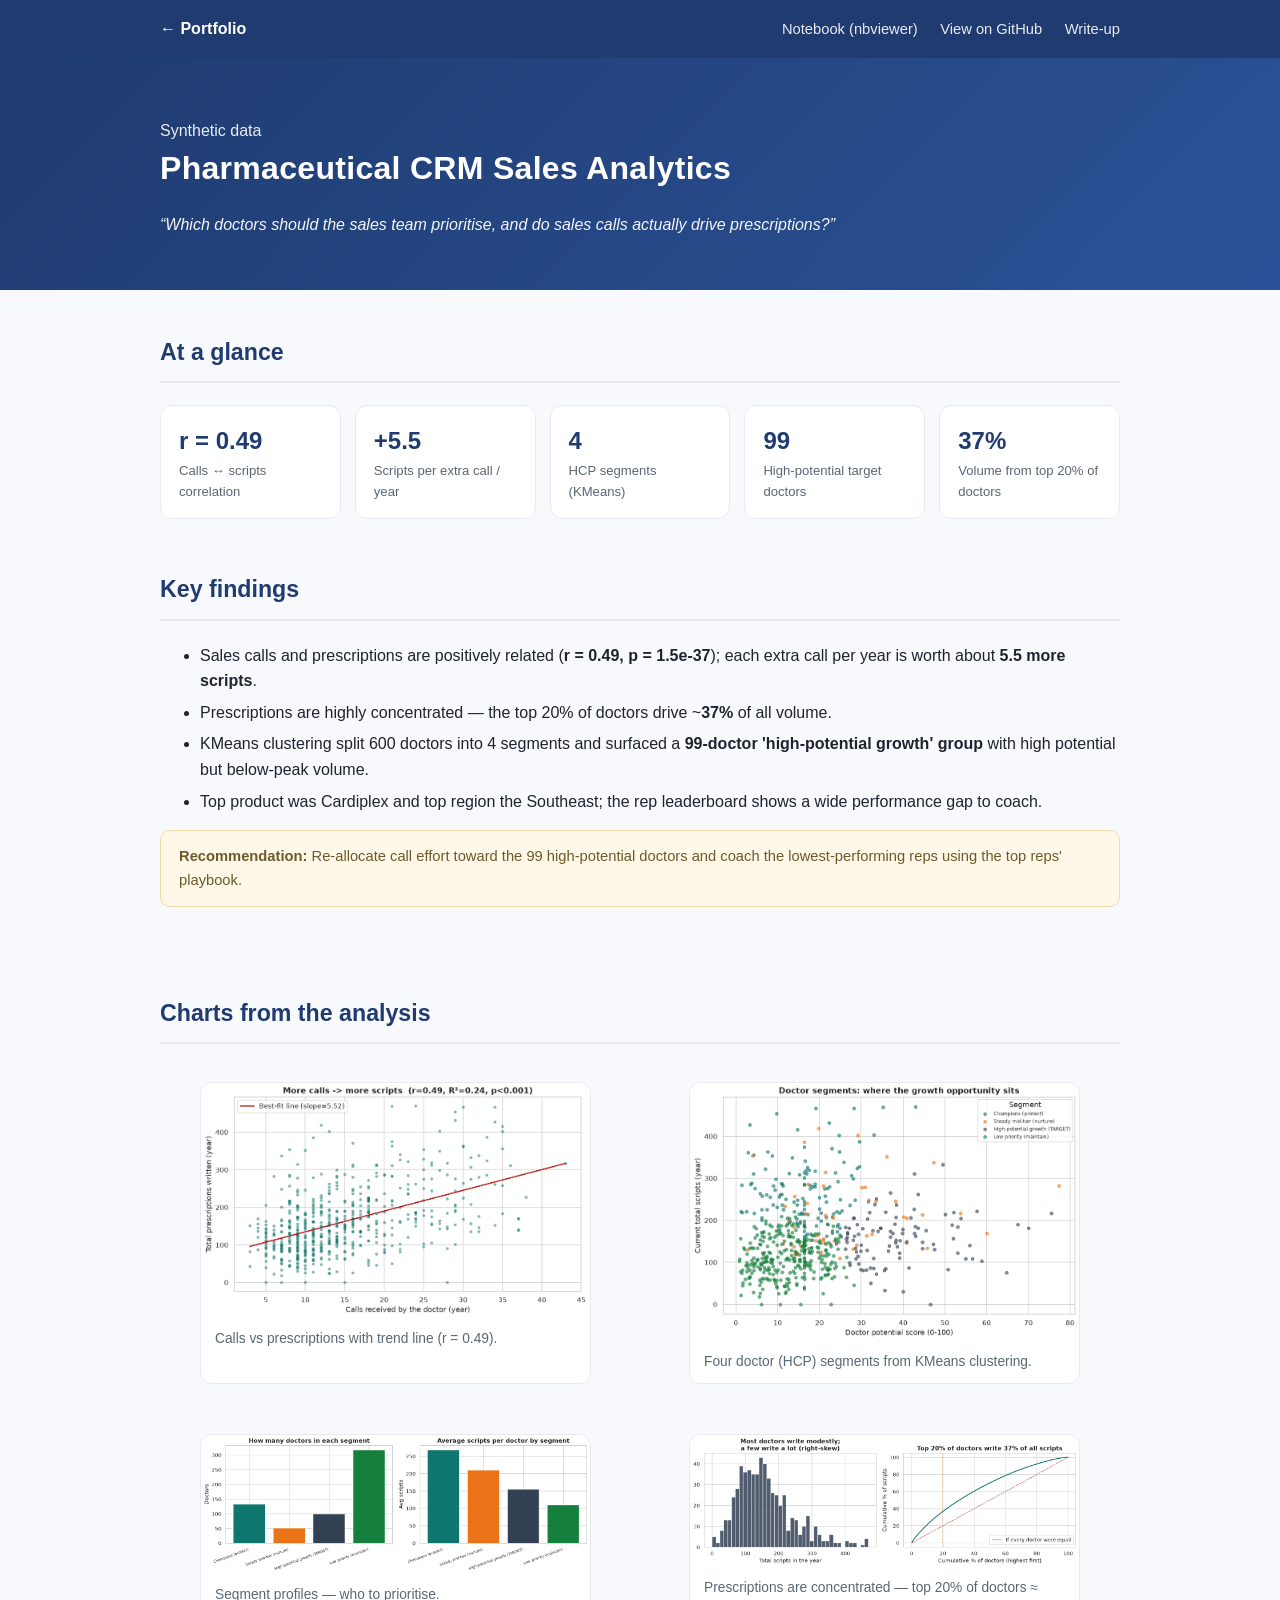
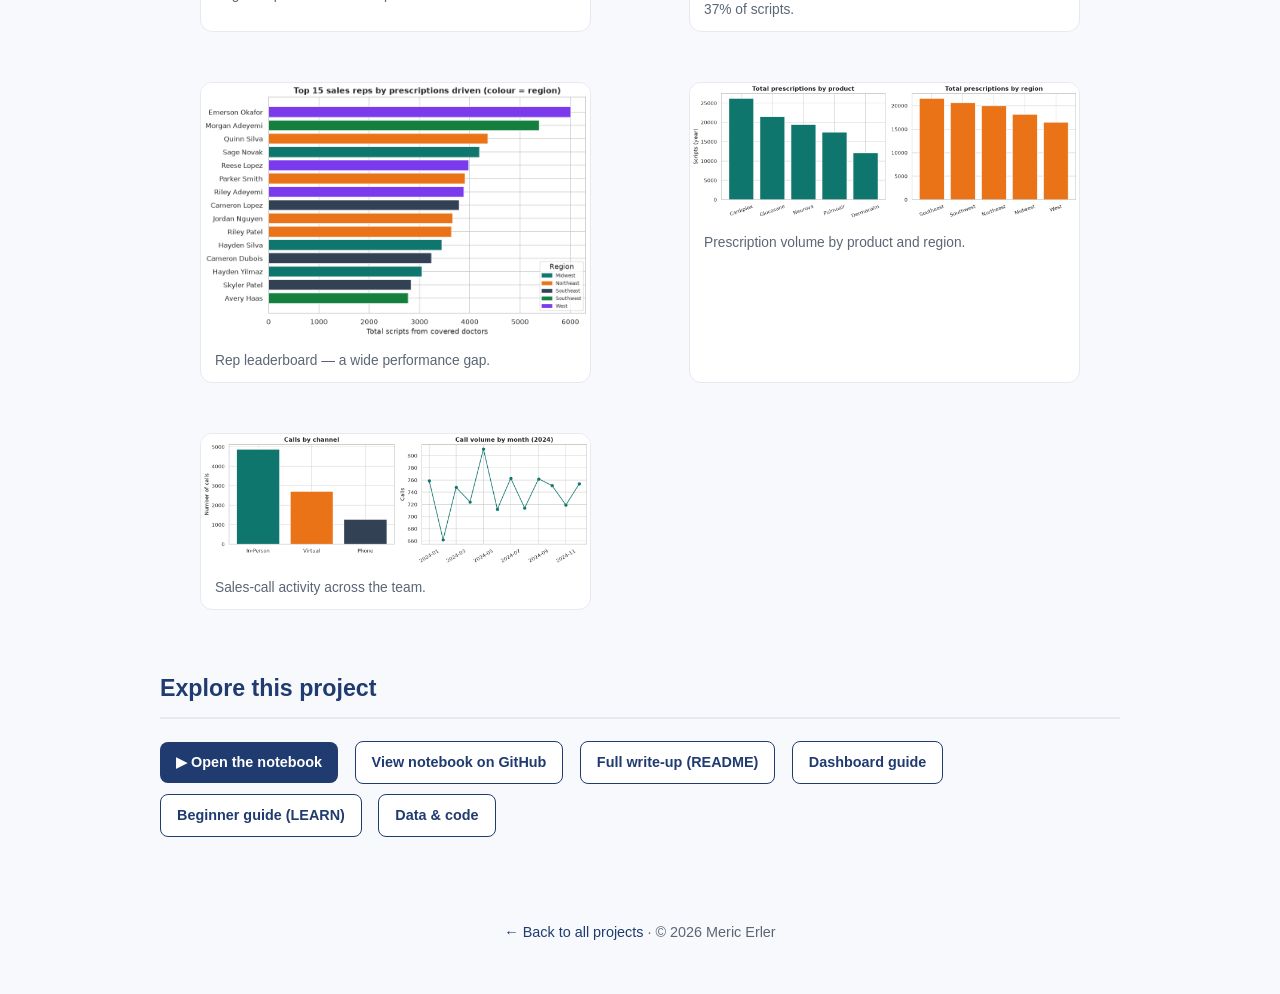
==== portfolio/project-1.html @ 4071dd41 "Enrich portfolio site: chart previews, project detail pages, dashboards section, nbviewer links - Sh" ====
<!DOCTYPE html>
<html lang="en">
<head>
<meta charset="UTF-8" />
<meta name="viewport" content="width=device-width, initial-scale=1.0" />
<title>Pharmaceutical CRM Sales Analytics — Meric Erler</title>
<link rel="stylesheet" href="style.css" />
</head>
<body>

<header class="bar">
  <div class="wrap">
    <span class="crumb"><a href="index.html">← Portfolio</a></span>
    <nav>
      <a href="https://nbviewer.org/github/merogith/DataAnalysis/blob/claude/data-analyst-portfolio-72znxw/project-1-pharma-crm/analysis.ipynb">Notebook (nbviewer)</a>
      <a href="https://github.com/merogith/DataAnalysis/blob/claude/data-analyst-portfolio-72znxw/project-1-pharma-crm/analysis.ipynb">View on GitHub</a>
      <a href="https://github.com/merogith/DataAnalysis/blob/claude/data-analyst-portfolio-72znxw/project-1-pharma-crm/README.md">Write-up</a>
    </nav>
  </div>
</header>

<header class="hero">
  <div class="wrap">
    <div class="tag " style="opacity:.9">Synthetic data</div>
    <h1 style="font-size:2rem">Pharmaceutical CRM Sales Analytics</h1>
    <p style="font-style:italic">“Which doctors should the sales team prioritise, and do sales calls actually drive prescriptions?”</p>
  </div>
</header>

<section>
  <div class="wrap">
    <h2>At a glance</h2>
    <div class="kpis">
      <div class="kpi"><div class="n">r = 0.49</div><div class="l">Calls ↔ scripts correlation</div></div>
      <div class="kpi"><div class="n">+5.5</div><div class="l">Scripts per extra call / year</div></div>
      <div class="kpi"><div class="n">4</div><div class="l">HCP segments (KMeans)</div></div>
      <div class="kpi"><div class="n">99</div><div class="l">High-potential target doctors</div></div>
      <div class="kpi"><div class="n">37%</div><div class="l">Volume from top 20% of doctors</div></div>
    </div>
  </div>
</section>

<section style="padding-top:0">
  <div class="wrap">
    <h2>Key findings</h2>
    <ul class="find">
      <li>Sales calls and prescriptions are positively related (<b>r = 0.49, p = 1.5e-37</b>); each extra call per year is worth about <b>5.5 more scripts</b>.</li>
      <li>Prescriptions are highly concentrated — the top 20% of doctors drive ~<b>37%</b> of all volume.</li>
      <li>KMeans clustering split 600 doctors into 4 segments and surfaced a <b>99-doctor 'high-potential growth' group</b> with high potential but below-peak volume.</li>
      <li>Top product was Cardiplex and top region the Southeast; the rep leaderboard shows a wide performance gap to coach.</li>
    </ul>
    <div class="note"><b>Recommendation:</b> Re-allocate call effort toward the 99 high-potential doctors and coach the lowest-performing reps using the top reps' playbook.</div>
  </div>
</section>

<section>
  <div class="wrap">
    <h2>Charts from the analysis</h2>
    <div class="gallery">
      <figure class="figure"><a href="../project-1-pharma-crm/charts/05_calls_vs_scripts.png"><img src="../project-1-pharma-crm/charts/05_calls_vs_scripts.png" alt=""></a><figcaption>Calls vs prescriptions with trend line (r = 0.49).</figcaption></figure>
      <figure class="figure"><a href="../project-1-pharma-crm/charts/06_hcp_segments.png"><img src="../project-1-pharma-crm/charts/06_hcp_segments.png" alt=""></a><figcaption>Four doctor (HCP) segments from KMeans clustering.</figcaption></figure>
      <figure class="figure"><a href="../project-1-pharma-crm/charts/07_segment_summary.png"><img src="../project-1-pharma-crm/charts/07_segment_summary.png" alt=""></a><figcaption>Segment profiles — who to prioritise.</figcaption></figure>
      <figure class="figure"><a href="../project-1-pharma-crm/charts/02_script_concentration.png"><img src="../project-1-pharma-crm/charts/02_script_concentration.png" alt=""></a><figcaption>Prescriptions are concentrated — top 20% of doctors ≈ 37% of scripts.</figcaption></figure>
      <figure class="figure"><a href="../project-1-pharma-crm/charts/04_rep_leaderboard.png"><img src="../project-1-pharma-crm/charts/04_rep_leaderboard.png" alt=""></a><figcaption>Rep leaderboard — a wide performance gap.</figcaption></figure>
      <figure class="figure"><a href="../project-1-pharma-crm/charts/01_scripts_by_product_region.png"><img src="../project-1-pharma-crm/charts/01_scripts_by_product_region.png" alt=""></a><figcaption>Prescription volume by product and region.</figcaption></figure>
      <figure class="figure"><a href="../project-1-pharma-crm/charts/03_call_activity.png"><img src="../project-1-pharma-crm/charts/03_call_activity.png" alt=""></a><figcaption>Sales-call activity across the team.</figcaption></figure>
    </div>
  </div>
</section>

<section style="padding-top:0">
  <div class="wrap">
    <h2>Explore this project</h2>
    <div class="btnrow">
      <a href="https://nbviewer.org/github/merogith/DataAnalysis/blob/claude/data-analyst-portfolio-72znxw/project-1-pharma-crm/analysis.ipynb">▶ Open the notebook</a>
      <a class="ghost" href="https://github.com/merogith/DataAnalysis/blob/claude/data-analyst-portfolio-72znxw/project-1-pharma-crm/analysis.ipynb">View notebook on GitHub</a>
      <a class="ghost" href="https://github.com/merogith/DataAnalysis/blob/claude/data-analyst-portfolio-72znxw/project-1-pharma-crm/README.md">Full write-up (README)</a>
      <a class="ghost" href="https://github.com/merogith/DataAnalysis/blob/claude/data-analyst-portfolio-72znxw/project-1-pharma-crm/DASHBOARD_GUIDE.md">Dashboard guide</a>
      <a class="ghost" href="https://github.com/merogith/DataAnalysis/blob/claude/data-analyst-portfolio-72znxw/project-1-pharma-crm/LEARN.md">Beginner guide (LEARN)</a>
      <a class="ghost" href="https://github.com/merogith/DataAnalysis/blob/claude/data-analyst-portfolio-72znxw/project-1-pharma-crm/data">Data &amp; code</a>
    </div>
  </div>
</section>

<footer>
  <div class="wrap"><a href="index.html">← Back to all projects</a> · © 2026 Meric Erler</div>
</footer>

</body>
</html>
---- portfolio/style.css ----
/* Shared styles for the Data Analyst portfolio site (no framework, no JS) */
:root{
  --navy:#1f3b6f; --navy2:#2b5298; --ink:#1d2430; --muted:#5b6675; --line:#e6e9ef;
  --bg:#f7f9fc; --card:#ffffff; --accent:#c59b30; --teal:#0f766e;
}
*{box-sizing:border-box}
body{margin:0;font-family:-apple-system,BlinkMacSystemFont,"Segoe UI",Roboto,Helvetica,Arial,sans-serif;
     color:var(--ink);background:var(--bg);line-height:1.6}
a{color:var(--navy);text-decoration:none}
a:hover{text-decoration:underline}
img{max-width:100%;display:block}
.wrap{max-width:1000px;margin:0 auto;padding:0 20px}

/* header */
header.hero{background:linear-gradient(135deg,#1f3b6f,#2b5298);color:#fff;padding:60px 0 52px}
header.hero h1{margin:0 0 6px;font-size:2.3rem;letter-spacing:.3px}
header.hero .role{font-size:1.15rem;opacity:.92;font-weight:500}
header.hero p{margin:18px 0 0;max-width:700px;opacity:.95}
.contact{margin-top:22px;font-size:.95rem}
.contact a{color:#fff;border-bottom:1px solid rgba(255,255,255,.5)}
.chip{display:inline-block;background:rgba(255,255,255,.15);border:1px solid rgba(255,255,255,.25);
      padding:3px 10px;border-radius:999px;font-size:.8rem;margin:4px 6px 0 0}

/* compact sub-header for detail pages */
header.bar{background:var(--navy);color:#fff;padding:16px 0}
header.bar .wrap{display:flex;align-items:center;justify-content:space-between;gap:12px;flex-wrap:wrap}
header.bar a{color:#fff}
header.bar .crumb{font-weight:600}
header.bar nav a{margin-left:18px;font-size:.92rem;opacity:.9}

section{padding:44px 0}
h2{font-size:1.45rem;color:var(--navy);margin:0 0 22px;border-bottom:2px solid var(--line);padding-bottom:10px}
h3{margin:0 0 6px}

/* project cards on homepage */
.grid{display:grid;grid-template-columns:1fr;gap:24px}
.card{background:var(--card);border:1px solid var(--line);border-radius:14px;overflow:hidden;
      box-shadow:0 1px 3px rgba(20,30,50,.05);display:grid;grid-template-columns:300px 1fr}
.card.flag{border-left:5px solid var(--accent)}
.card .thumb{background:#0e1b33;display:flex;align-items:center;justify-content:center}
.card .thumb img{height:100%;object-fit:cover}
.card .body{padding:22px 24px}
.card .tag{font-size:.74rem;font-weight:700;text-transform:uppercase;letter-spacing:.6px;color:var(--muted)}
.card .tag.real{color:var(--teal)}
.hook{font-style:italic;color:var(--muted);margin:8px 0}
.result{margin:8px 0}
.tech{font-size:.84rem;color:var(--muted);margin:10px 0 12px}
.links a{display:inline-block;margin:0 14px 8px 0;font-weight:600;font-size:.9rem}
@media(max-width:680px){.card{grid-template-columns:1fr}.card .thumb img{width:100%;height:auto}}

/* skills */
.skills{display:grid;grid-template-columns:repeat(auto-fill,minmax(220px,1fr));gap:14px}
.skill{background:var(--card);border:1px solid var(--line);border-radius:10px;padding:14px 16px}
.skill b{display:block;color:var(--navy);margin-bottom:2px}
.skill span{font-size:.88rem;color:var(--muted)}

/* dashboards section */
.dash{display:grid;grid-template-columns:repeat(auto-fill,minmax(280px,1fr));gap:16px}
.dash .item{background:var(--card);border:1px solid var(--line);border-radius:12px;padding:18px 20px}
.dash .item h4{margin:0 0 6px;color:var(--navy)}
.dash .item p{margin:6px 0;font-size:.9rem;color:var(--muted)}
.badge{display:inline-block;font-size:.72rem;font-weight:700;border-radius:999px;padding:3px 10px}
.badge.live{background:#e7f6ef;color:#0f766e}
.badge.todo{background:#fff8e8;color:#8a6d1f;border:1px solid #efdca8}

/* detail page */
.kpis{display:grid;grid-template-columns:repeat(auto-fill,minmax(180px,1fr));gap:14px;margin:0 0 8px}
.kpi{background:var(--card);border:1px solid var(--line);border-radius:12px;padding:16px 18px}
.kpi .n{font-size:1.5rem;font-weight:800;color:var(--navy)}
.kpi .l{font-size:.82rem;color:var(--muted)}
.gallery{display:grid;grid-template-columns:repeat(auto-fill,minmax(320px,1fr));gap:18px}
.figure{background:var(--card);border:1px solid var(--line);border-radius:12px;overflow:hidden}
.figure img{width:100%}
.figure figcaption{padding:10px 14px;font-size:.86rem;color:var(--muted)}
.btnrow a{display:inline-block;margin:0 12px 10px 0;background:var(--navy);color:#fff;
          padding:9px 16px;border-radius:8px;font-weight:600;font-size:.9rem}
.btnrow a.ghost{background:#fff;color:var(--navy);border:1px solid var(--navy)}
.btnrow a:hover{text-decoration:none;opacity:.92}
ul.find li{margin:6px 0}

.note{background:#fff8e8;border:1px solid #efdca8;border-radius:10px;padding:14px 18px;font-size:.92rem;color:#6b5a2a}
footer{padding:30px 0 50px;color:var(--muted);font-size:.9rem;text-align:center}
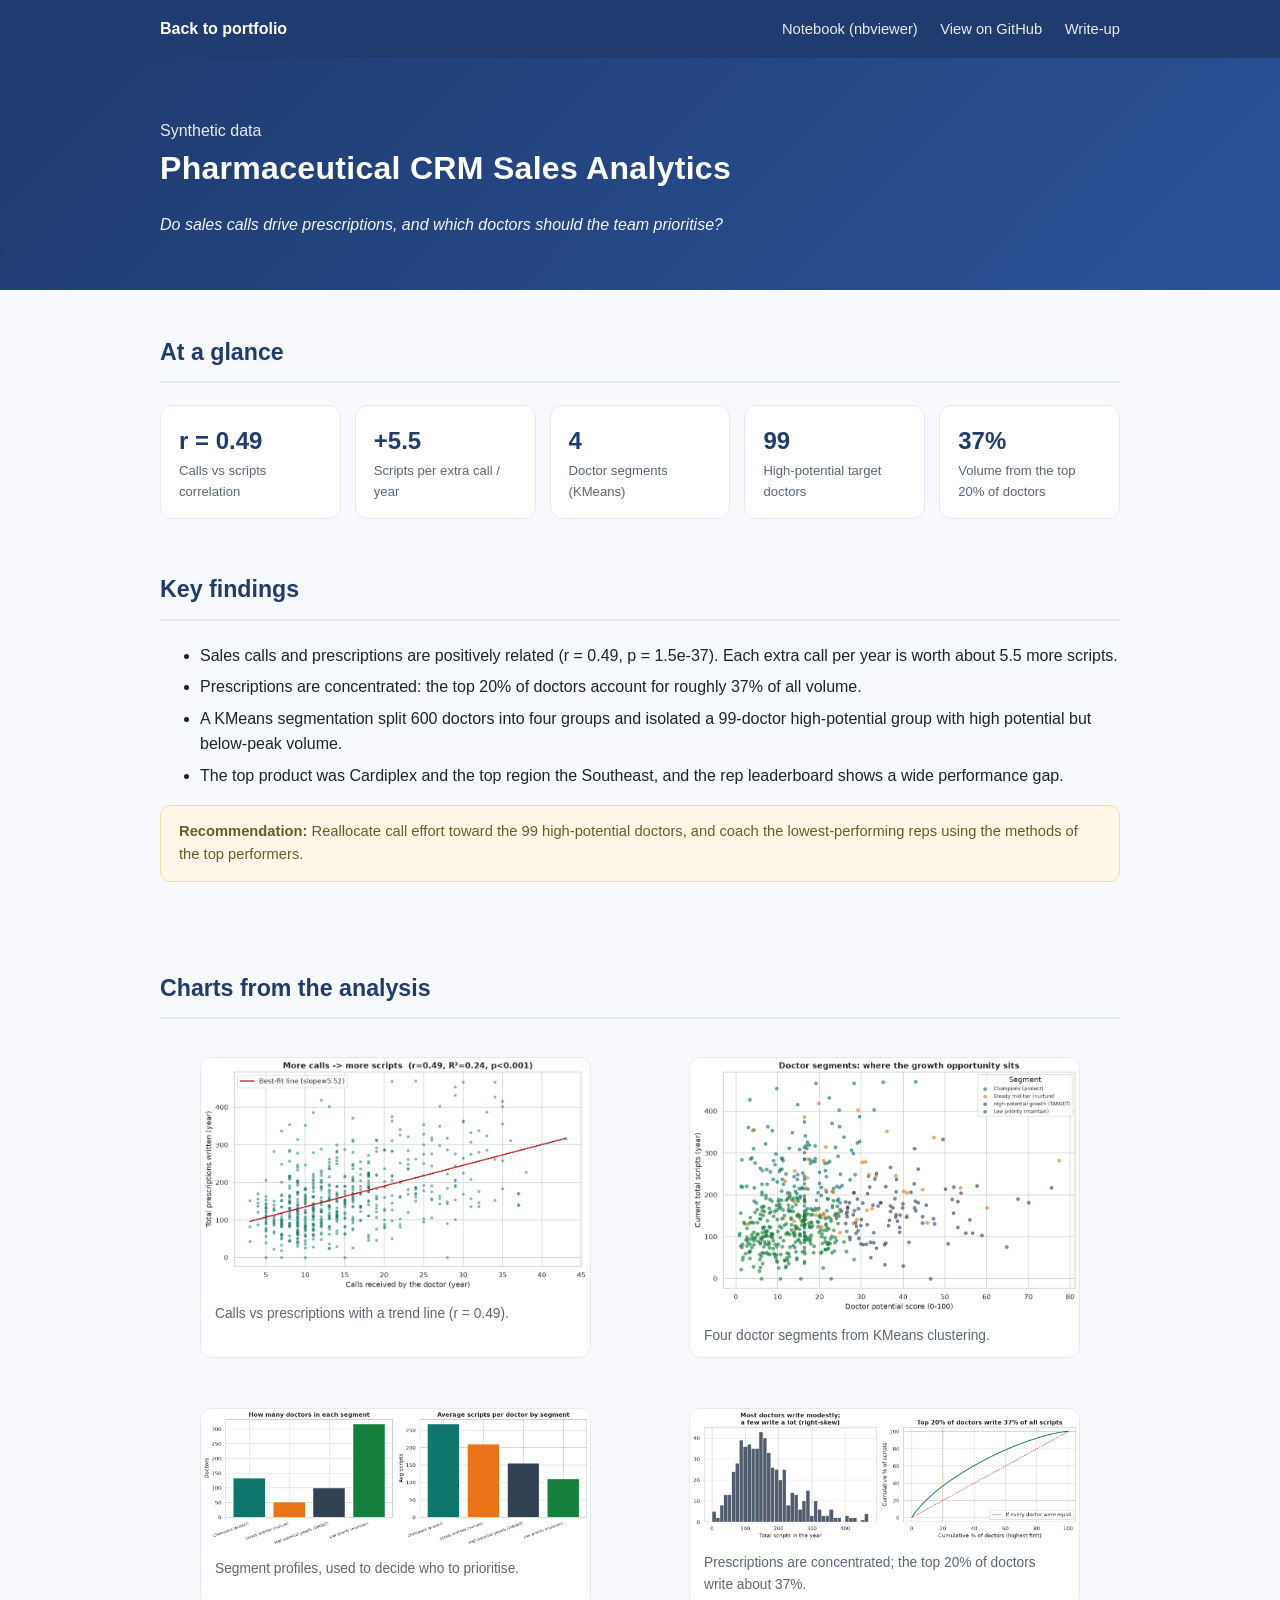
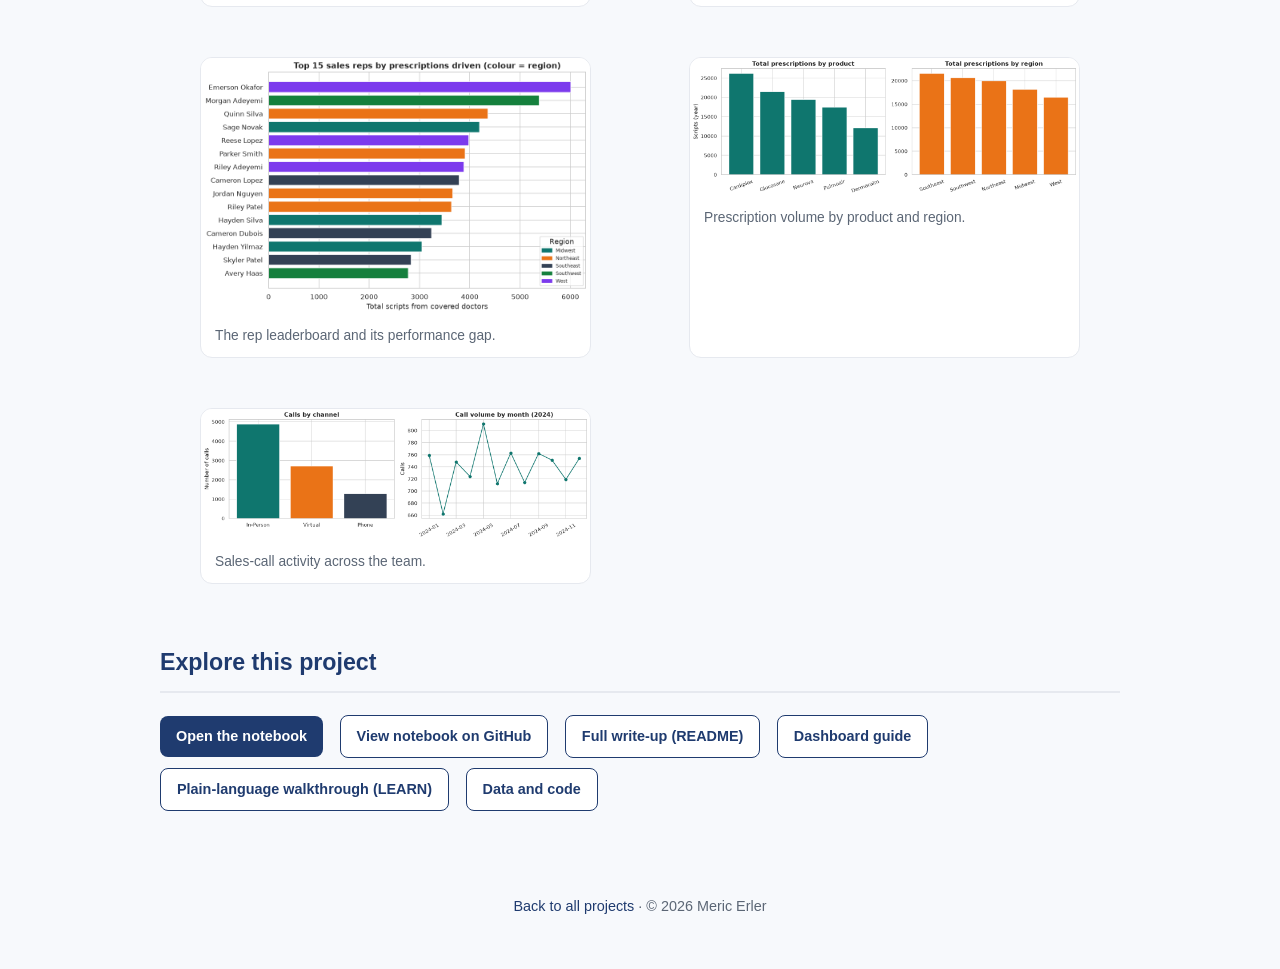
==== commit e646823c: "Rewrite all docs and site copy in a plain, professional voice - Remove emojis, marketing superlative" ====
--- a/portfolio/project-1.html
+++ b/portfolio/project-1.html
@@ -10,7 +10,7 @@
 
 <header class="bar">
   <div class="wrap">
-    <span class="crumb"><a href="index.html">← Portfolio</a></span>
+    <span class="crumb"><a href="index.html">Back to portfolio</a></span>
     <nav>
       <a href="https://nbviewer.org/github/merogith/DataAnalysis/blob/claude/data-analyst-portfolio-72znxw/project-1-pharma-crm/analysis.ipynb">Notebook (nbviewer)</a>
       <a href="https://github.com/merogith/DataAnalysis/blob/claude/data-analyst-portfolio-72znxw/project-1-pharma-crm/analysis.ipynb">View on GitHub</a>
@@ -23,7 +23,7 @@
   <div class="wrap">
     <div class="tag " style="opacity:.9">Synthetic data</div>
     <h1 style="font-size:2rem">Pharmaceutical CRM Sales Analytics</h1>
-    <p style="font-style:italic">“Which doctors should the sales team prioritise, and do sales calls actually drive prescriptions?”</p>
+    <p style="font-style:italic">Do sales calls drive prescriptions, and which doctors should the team prioritise?</p>
   </div>
 </header>
 
@@ -31,11 +31,11 @@
   <div class="wrap">
     <h2>At a glance</h2>
     <div class="kpis">
-      <div class="kpi"><div class="n">r = 0.49</div><div class="l">Calls ↔ scripts correlation</div></div>
+      <div class="kpi"><div class="n">r = 0.49</div><div class="l">Calls vs scripts correlation</div></div>
       <div class="kpi"><div class="n">+5.5</div><div class="l">Scripts per extra call / year</div></div>
-      <div class="kpi"><div class="n">4</div><div class="l">HCP segments (KMeans)</div></div>
+      <div class="kpi"><div class="n">4</div><div class="l">Doctor segments (KMeans)</div></div>
       <div class="kpi"><div class="n">99</div><div class="l">High-potential target doctors</div></div>
-      <div class="kpi"><div class="n">37%</div><div class="l">Volume from top 20% of doctors</div></div>
+      <div class="kpi"><div class="n">37%</div><div class="l">Volume from the top 20% of doctors</div></div>
     </div>
   </div>
 </section>
@@ -44,12 +44,12 @@
   <div class="wrap">
     <h2>Key findings</h2>
     <ul class="find">
-      <li>Sales calls and prescriptions are positively related (<b>r = 0.49, p = 1.5e-37</b>); each extra call per year is worth about <b>5.5 more scripts</b>.</li>
-      <li>Prescriptions are highly concentrated — the top 20% of doctors drive ~<b>37%</b> of all volume.</li>
-      <li>KMeans clustering split 600 doctors into 4 segments and surfaced a <b>99-doctor 'high-potential growth' group</b> with high potential but below-peak volume.</li>
-      <li>Top product was Cardiplex and top region the Southeast; the rep leaderboard shows a wide performance gap to coach.</li>
+      <li>Sales calls and prescriptions are positively related (r = 0.49, p = 1.5e-37). Each extra call per year is worth about 5.5 more scripts.</li>
+      <li>Prescriptions are concentrated: the top 20% of doctors account for roughly 37% of all volume.</li>
+      <li>A KMeans segmentation split 600 doctors into four groups and isolated a 99-doctor high-potential group with high potential but below-peak volume.</li>
+      <li>The top product was Cardiplex and the top region the Southeast, and the rep leaderboard shows a wide performance gap.</li>
     </ul>
-    <div class="note"><b>Recommendation:</b> Re-allocate call effort toward the 99 high-potential doctors and coach the lowest-performing reps using the top reps' playbook.</div>
+    <div class="note"><b>Recommendation:</b> Reallocate call effort toward the 99 high-potential doctors, and coach the lowest-performing reps using the methods of the top performers.</div>
   </div>
 </section>
 
@@ -57,11 +57,11 @@
   <div class="wrap">
     <h2>Charts from the analysis</h2>
     <div class="gallery">
-      <figure class="figure"><a href="../project-1-pharma-crm/charts/05_calls_vs_scripts.png"><img src="../project-1-pharma-crm/charts/05_calls_vs_scripts.png" alt=""></a><figcaption>Calls vs prescriptions with trend line (r = 0.49).</figcaption></figure>
-      <figure class="figure"><a href="../project-1-pharma-crm/charts/06_hcp_segments.png"><img src="../project-1-pharma-crm/charts/06_hcp_segments.png" alt=""></a><figcaption>Four doctor (HCP) segments from KMeans clustering.</figcaption></figure>
-      <figure class="figure"><a href="../project-1-pharma-crm/charts/07_segment_summary.png"><img src="../project-1-pharma-crm/charts/07_segment_summary.png" alt=""></a><figcaption>Segment profiles — who to prioritise.</figcaption></figure>
-      <figure class="figure"><a href="../project-1-pharma-crm/charts/02_script_concentration.png"><img src="../project-1-pharma-crm/charts/02_script_concentration.png" alt=""></a><figcaption>Prescriptions are concentrated — top 20% of doctors ≈ 37% of scripts.</figcaption></figure>
-      <figure class="figure"><a href="../project-1-pharma-crm/charts/04_rep_leaderboard.png"><img src="../project-1-pharma-crm/charts/04_rep_leaderboard.png" alt=""></a><figcaption>Rep leaderboard — a wide performance gap.</figcaption></figure>
+      <figure class="figure"><a href="../project-1-pharma-crm/charts/05_calls_vs_scripts.png"><img src="../project-1-pharma-crm/charts/05_calls_vs_scripts.png" alt=""></a><figcaption>Calls vs prescriptions with a trend line (r = 0.49).</figcaption></figure>
+      <figure class="figure"><a href="../project-1-pharma-crm/charts/06_hcp_segments.png"><img src="../project-1-pharma-crm/charts/06_hcp_segments.png" alt=""></a><figcaption>Four doctor segments from KMeans clustering.</figcaption></figure>
+      <figure class="figure"><a href="../project-1-pharma-crm/charts/07_segment_summary.png"><img src="../project-1-pharma-crm/charts/07_segment_summary.png" alt=""></a><figcaption>Segment profiles, used to decide who to prioritise.</figcaption></figure>
+      <figure class="figure"><a href="../project-1-pharma-crm/charts/02_script_concentration.png"><img src="../project-1-pharma-crm/charts/02_script_concentration.png" alt=""></a><figcaption>Prescriptions are concentrated; the top 20% of doctors write about 37%.</figcaption></figure>
+      <figure class="figure"><a href="../project-1-pharma-crm/charts/04_rep_leaderboard.png"><img src="../project-1-pharma-crm/charts/04_rep_leaderboard.png" alt=""></a><figcaption>The rep leaderboard and its performance gap.</figcaption></figure>
       <figure class="figure"><a href="../project-1-pharma-crm/charts/01_scripts_by_product_region.png"><img src="../project-1-pharma-crm/charts/01_scripts_by_product_region.png" alt=""></a><figcaption>Prescription volume by product and region.</figcaption></figure>
       <figure class="figure"><a href="../project-1-pharma-crm/charts/03_call_activity.png"><img src="../project-1-pharma-crm/charts/03_call_activity.png" alt=""></a><figcaption>Sales-call activity across the team.</figcaption></figure>
     </div>
@@ -72,18 +72,18 @@
   <div class="wrap">
     <h2>Explore this project</h2>
     <div class="btnrow">
-      <a href="https://nbviewer.org/github/merogith/DataAnalysis/blob/claude/data-analyst-portfolio-72znxw/project-1-pharma-crm/analysis.ipynb">▶ Open the notebook</a>
+      <a href="https://nbviewer.org/github/merogith/DataAnalysis/blob/claude/data-analyst-portfolio-72znxw/project-1-pharma-crm/analysis.ipynb">Open the notebook</a>
       <a class="ghost" href="https://github.com/merogith/DataAnalysis/blob/claude/data-analyst-portfolio-72znxw/project-1-pharma-crm/analysis.ipynb">View notebook on GitHub</a>
       <a class="ghost" href="https://github.com/merogith/DataAnalysis/blob/claude/data-analyst-portfolio-72znxw/project-1-pharma-crm/README.md">Full write-up (README)</a>
       <a class="ghost" href="https://github.com/merogith/DataAnalysis/blob/claude/data-analyst-portfolio-72znxw/project-1-pharma-crm/DASHBOARD_GUIDE.md">Dashboard guide</a>
-      <a class="ghost" href="https://github.com/merogith/DataAnalysis/blob/claude/data-analyst-portfolio-72znxw/project-1-pharma-crm/LEARN.md">Beginner guide (LEARN)</a>
-      <a class="ghost" href="https://github.com/merogith/DataAnalysis/blob/claude/data-analyst-portfolio-72znxw/project-1-pharma-crm/data">Data &amp; code</a>
+      <a class="ghost" href="https://github.com/merogith/DataAnalysis/blob/claude/data-analyst-portfolio-72znxw/project-1-pharma-crm/LEARN.md">Plain-language walkthrough (LEARN)</a>
+      <a class="ghost" href="https://github.com/merogith/DataAnalysis/blob/claude/data-analyst-portfolio-72znxw/project-1-pharma-crm/data">Data and code</a>
     </div>
   </div>
 </section>
 
 <footer>
-  <div class="wrap"><a href="index.html">← Back to all projects</a> · © 2026 Meric Erler</div>
+  <div class="wrap"><a href="index.html">Back to all projects</a> · © 2026 Meric Erler</div>
 </footer>
 
 </body>
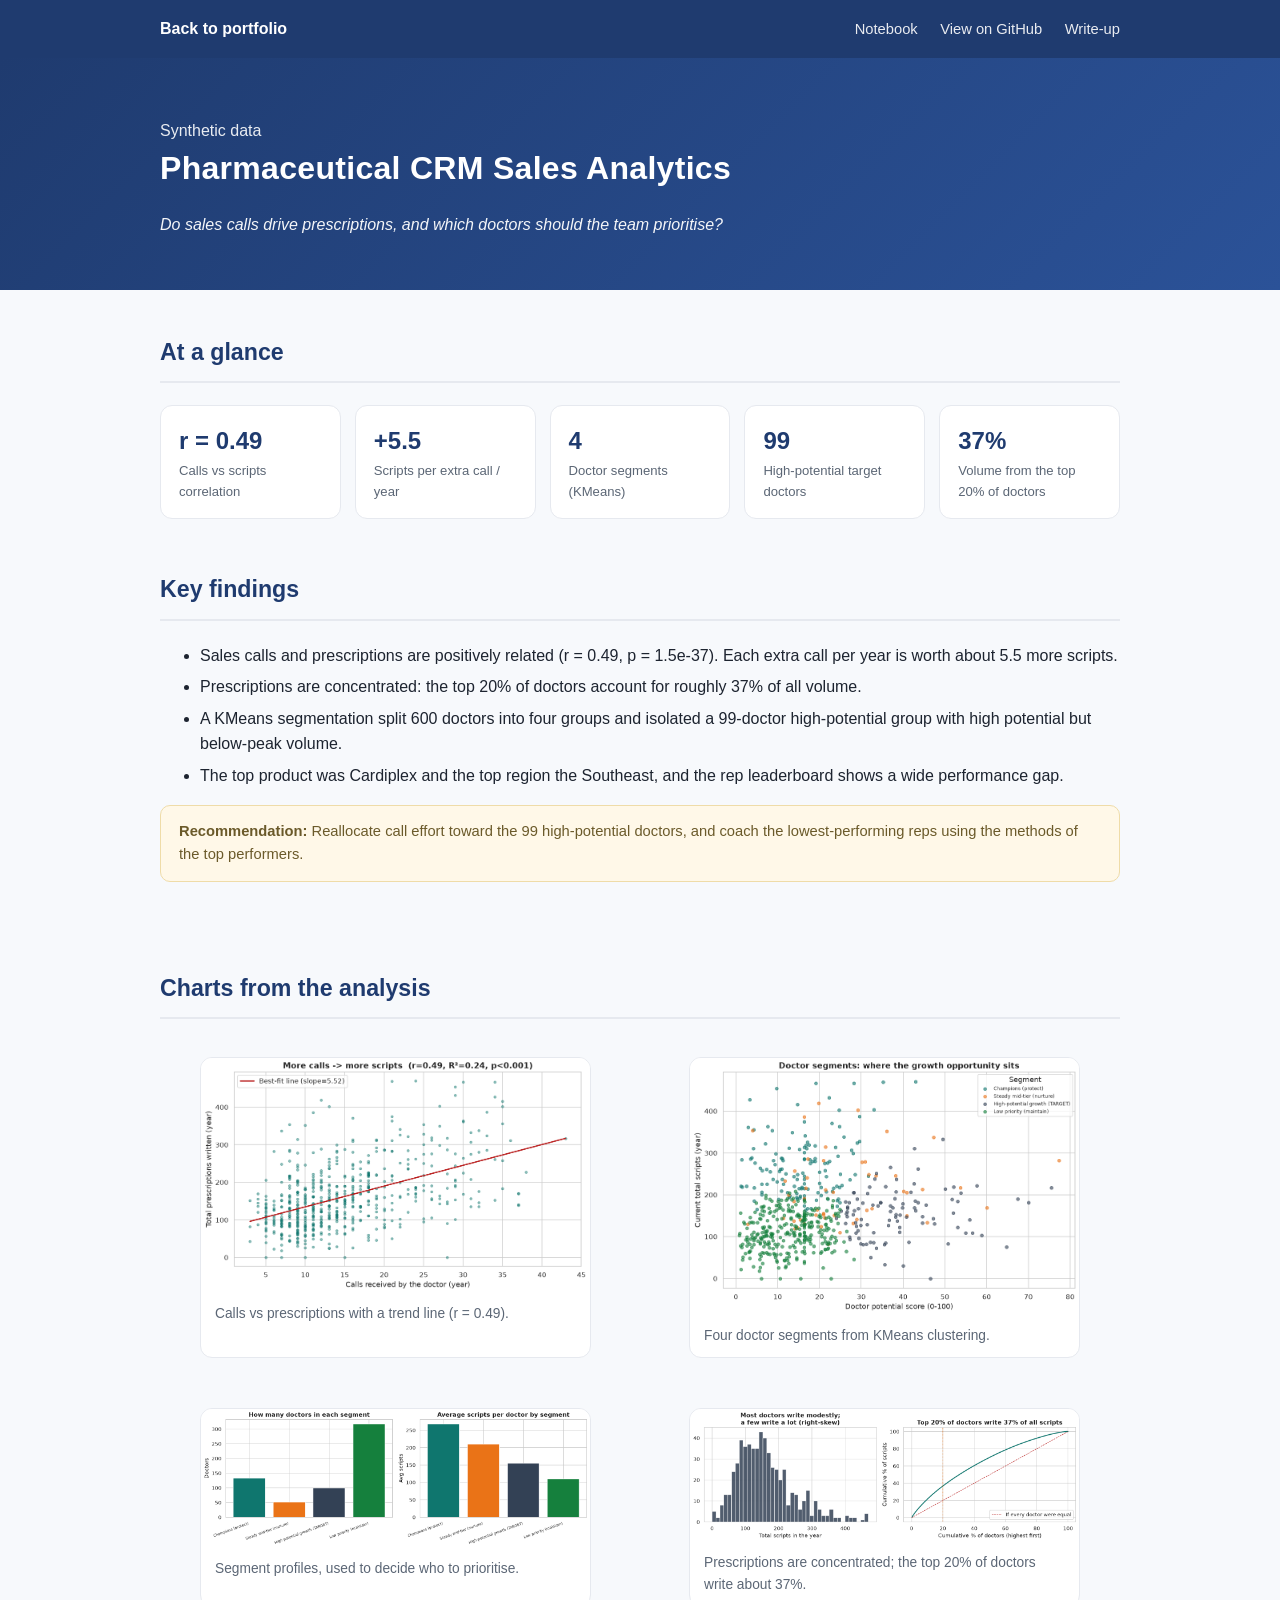
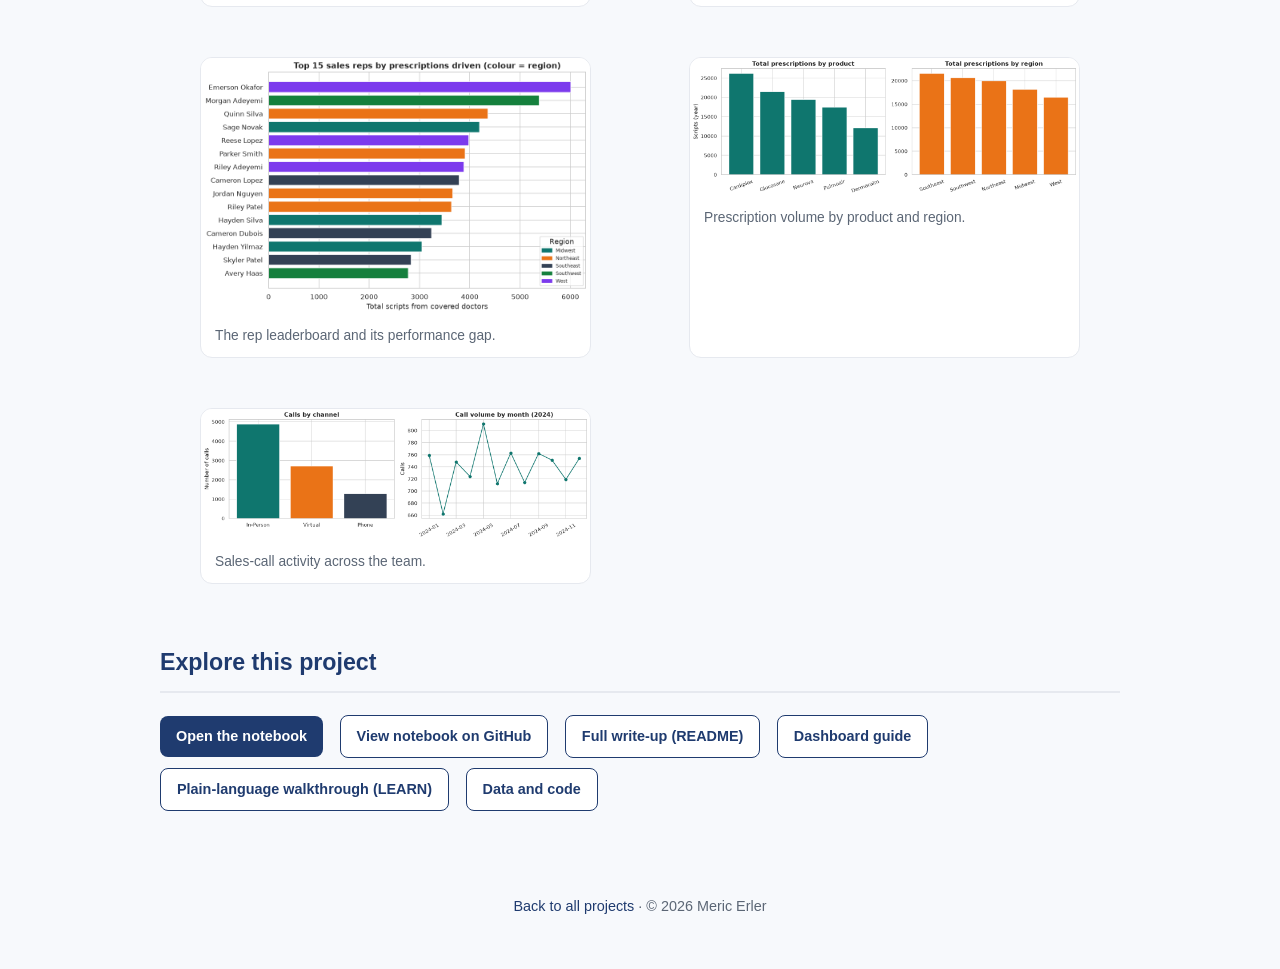
==== commit 47338a9f: "Make portfolio self-served and free of tooling fingerprints - Export each notebook to a self-contain" ====
--- a/portfolio/project-1.html
+++ b/portfolio/project-1.html
@@ -12,9 +12,9 @@
   <div class="wrap">
     <span class="crumb"><a href="index.html">Back to portfolio</a></span>
     <nav>
-      <a href="https://nbviewer.org/github/merogith/DataAnalysis/blob/claude/data-analyst-portfolio-72znxw/project-1-pharma-crm/analysis.ipynb">Notebook (nbviewer)</a>
-      <a href="https://github.com/merogith/DataAnalysis/blob/claude/data-analyst-portfolio-72znxw/project-1-pharma-crm/analysis.ipynb">View on GitHub</a>
-      <a href="https://github.com/merogith/DataAnalysis/blob/claude/data-analyst-portfolio-72znxw/project-1-pharma-crm/README.md">Write-up</a>
+      <a href="../project-1-pharma-crm/analysis.html">Notebook</a>
+      <a href="https://github.com/merogith/DataAnalysis/blob/main/project-1-pharma-crm/analysis.ipynb">View on GitHub</a>
+      <a href="https://github.com/merogith/DataAnalysis/blob/main/project-1-pharma-crm/README.md">Write-up</a>
     </nav>
   </div>
 </header>
@@ -72,12 +72,12 @@
   <div class="wrap">
     <h2>Explore this project</h2>
     <div class="btnrow">
-      <a href="https://nbviewer.org/github/merogith/DataAnalysis/blob/claude/data-analyst-portfolio-72znxw/project-1-pharma-crm/analysis.ipynb">Open the notebook</a>
-      <a class="ghost" href="https://github.com/merogith/DataAnalysis/blob/claude/data-analyst-portfolio-72znxw/project-1-pharma-crm/analysis.ipynb">View notebook on GitHub</a>
-      <a class="ghost" href="https://github.com/merogith/DataAnalysis/blob/claude/data-analyst-portfolio-72znxw/project-1-pharma-crm/README.md">Full write-up (README)</a>
-      <a class="ghost" href="https://github.com/merogith/DataAnalysis/blob/claude/data-analyst-portfolio-72znxw/project-1-pharma-crm/DASHBOARD_GUIDE.md">Dashboard guide</a>
-      <a class="ghost" href="https://github.com/merogith/DataAnalysis/blob/claude/data-analyst-portfolio-72znxw/project-1-pharma-crm/LEARN.md">Plain-language walkthrough (LEARN)</a>
-      <a class="ghost" href="https://github.com/merogith/DataAnalysis/blob/claude/data-analyst-portfolio-72znxw/project-1-pharma-crm/data">Data and code</a>
+      <a href="../project-1-pharma-crm/analysis.html">Open the notebook</a>
+      <a class="ghost" href="https://github.com/merogith/DataAnalysis/blob/main/project-1-pharma-crm/analysis.ipynb">View notebook on GitHub</a>
+      <a class="ghost" href="https://github.com/merogith/DataAnalysis/blob/main/project-1-pharma-crm/README.md">Full write-up (README)</a>
+      <a class="ghost" href="https://github.com/merogith/DataAnalysis/blob/main/project-1-pharma-crm/DASHBOARD_GUIDE.md">Dashboard guide</a>
+      <a class="ghost" href="https://github.com/merogith/DataAnalysis/blob/main/project-1-pharma-crm/LEARN.md">Plain-language walkthrough (LEARN)</a>
+      <a class="ghost" href="https://github.com/merogith/DataAnalysis/blob/main/project-1-pharma-crm/data">Data and code</a>
     </div>
   </div>
 </section>
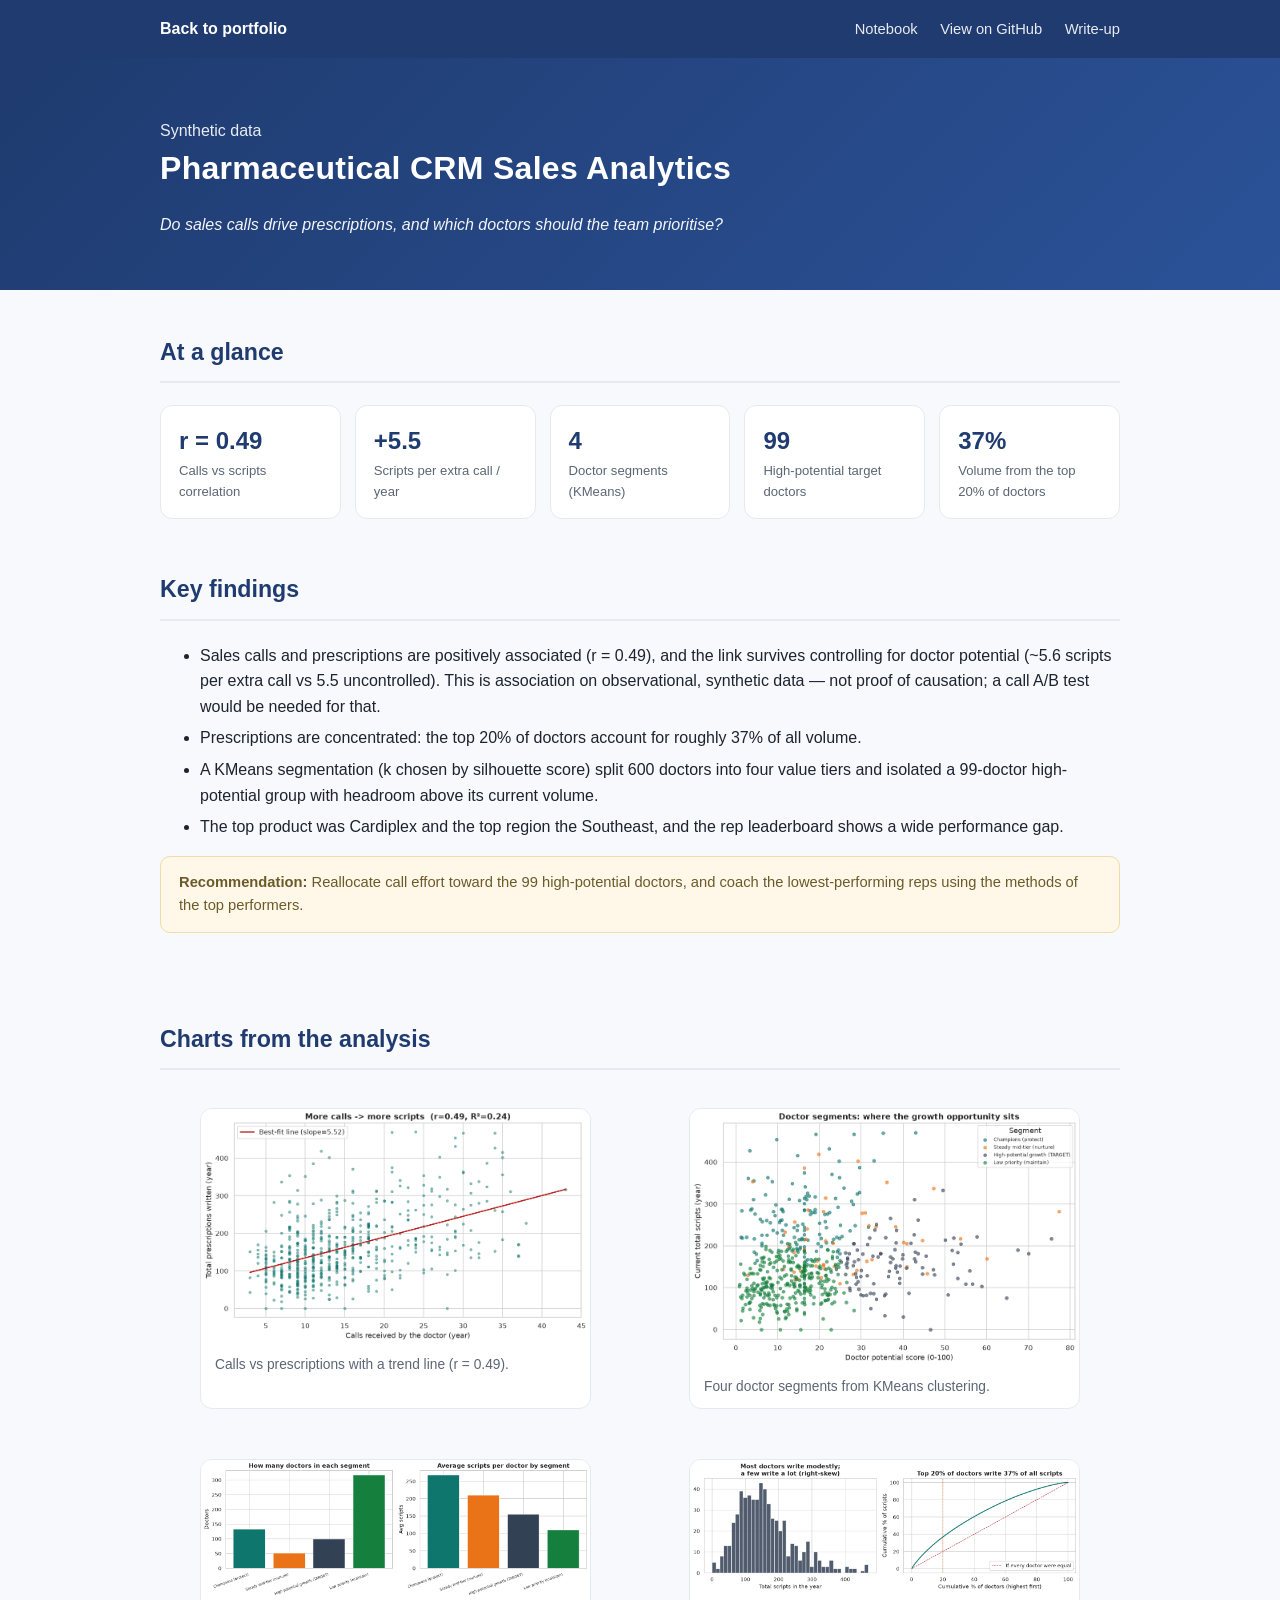
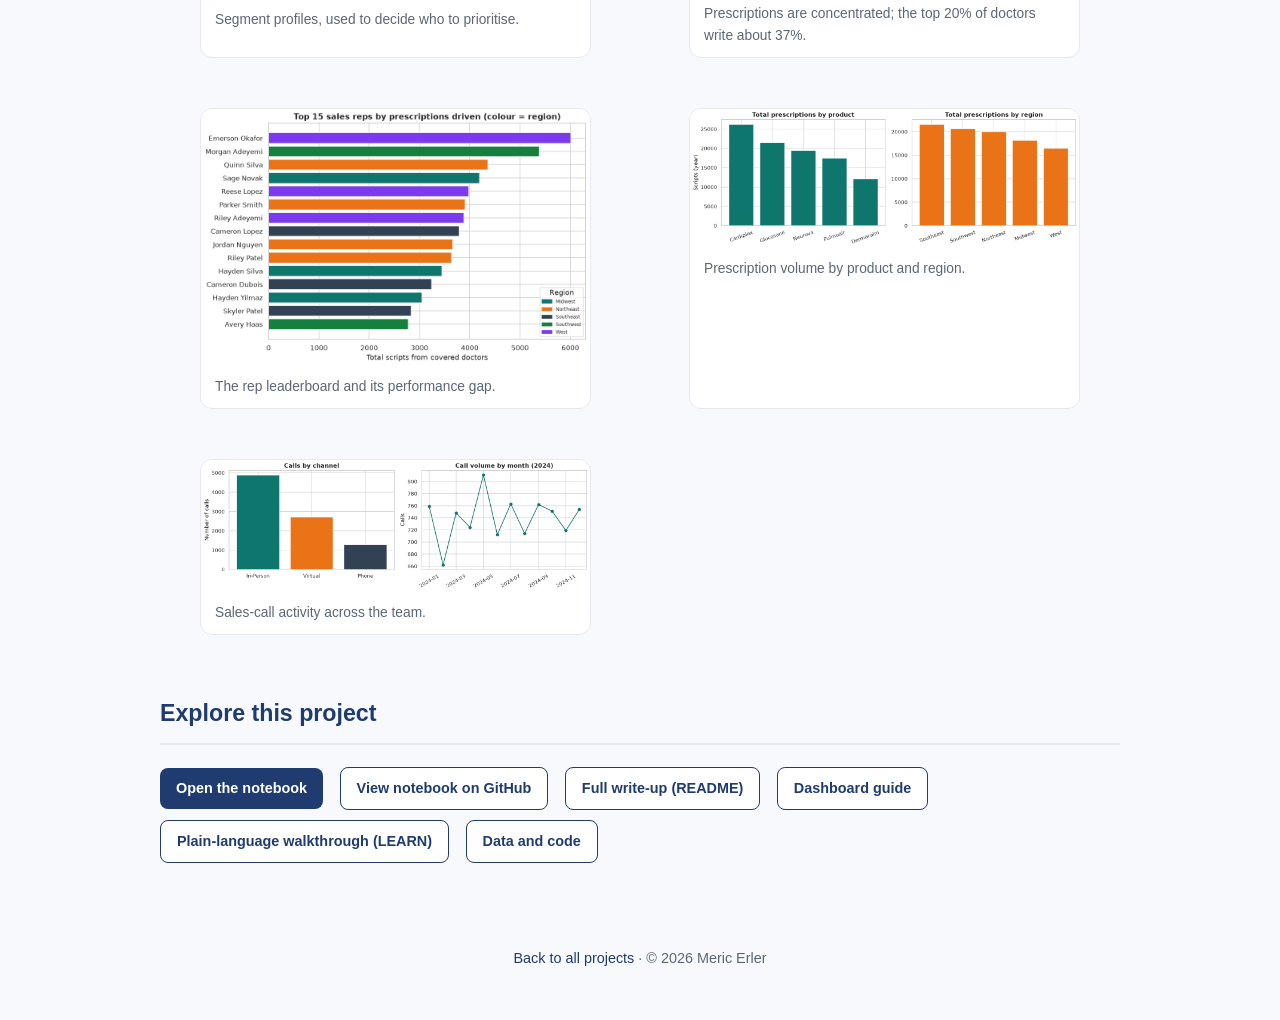
==== commit 83639811: "Fix statistical and framing flaws across all three projects A data-team review found that the headli" ====
--- a/portfolio/project-1.html
+++ b/portfolio/project-1.html
@@ -44,9 +44,9 @@
   <div class="wrap">
     <h2>Key findings</h2>
     <ul class="find">
-      <li>Sales calls and prescriptions are positively related (r = 0.49, p = 1.5e-37). Each extra call per year is worth about 5.5 more scripts.</li>
+      <li>Sales calls and prescriptions are positively associated (r = 0.49), and the link survives controlling for doctor potential (~5.6 scripts per extra call vs 5.5 uncontrolled). This is association on observational, synthetic data — not proof of causation; a call A/B test would be needed for that.</li>
       <li>Prescriptions are concentrated: the top 20% of doctors account for roughly 37% of all volume.</li>
-      <li>A KMeans segmentation split 600 doctors into four groups and isolated a 99-doctor high-potential group with high potential but below-peak volume.</li>
+      <li>A KMeans segmentation (k chosen by silhouette score) split 600 doctors into four value tiers and isolated a 99-doctor high-potential group with headroom above its current volume.</li>
       <li>The top product was Cardiplex and the top region the Southeast, and the rep leaderboard shows a wide performance gap.</li>
     </ul>
     <div class="note"><b>Recommendation:</b> Reallocate call effort toward the 99 high-potential doctors, and coach the lowest-performing reps using the methods of the top performers.</div>
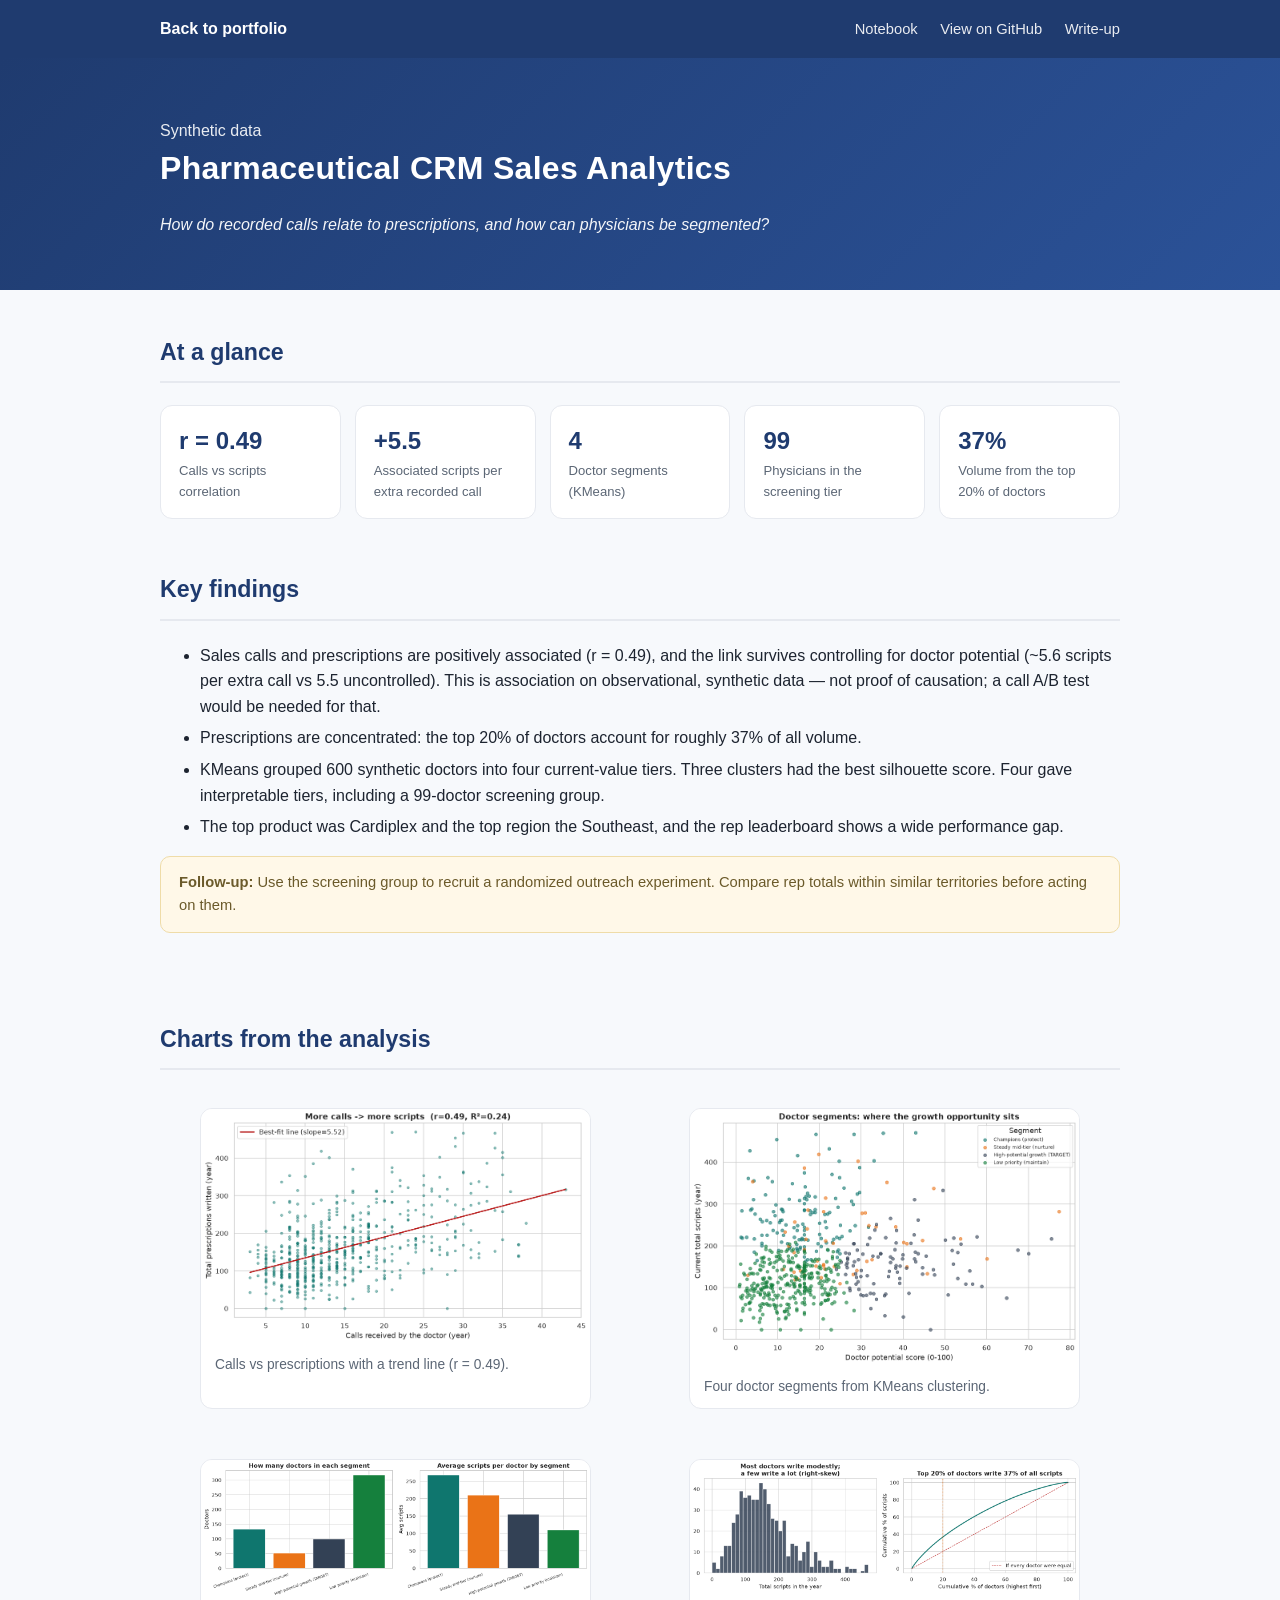
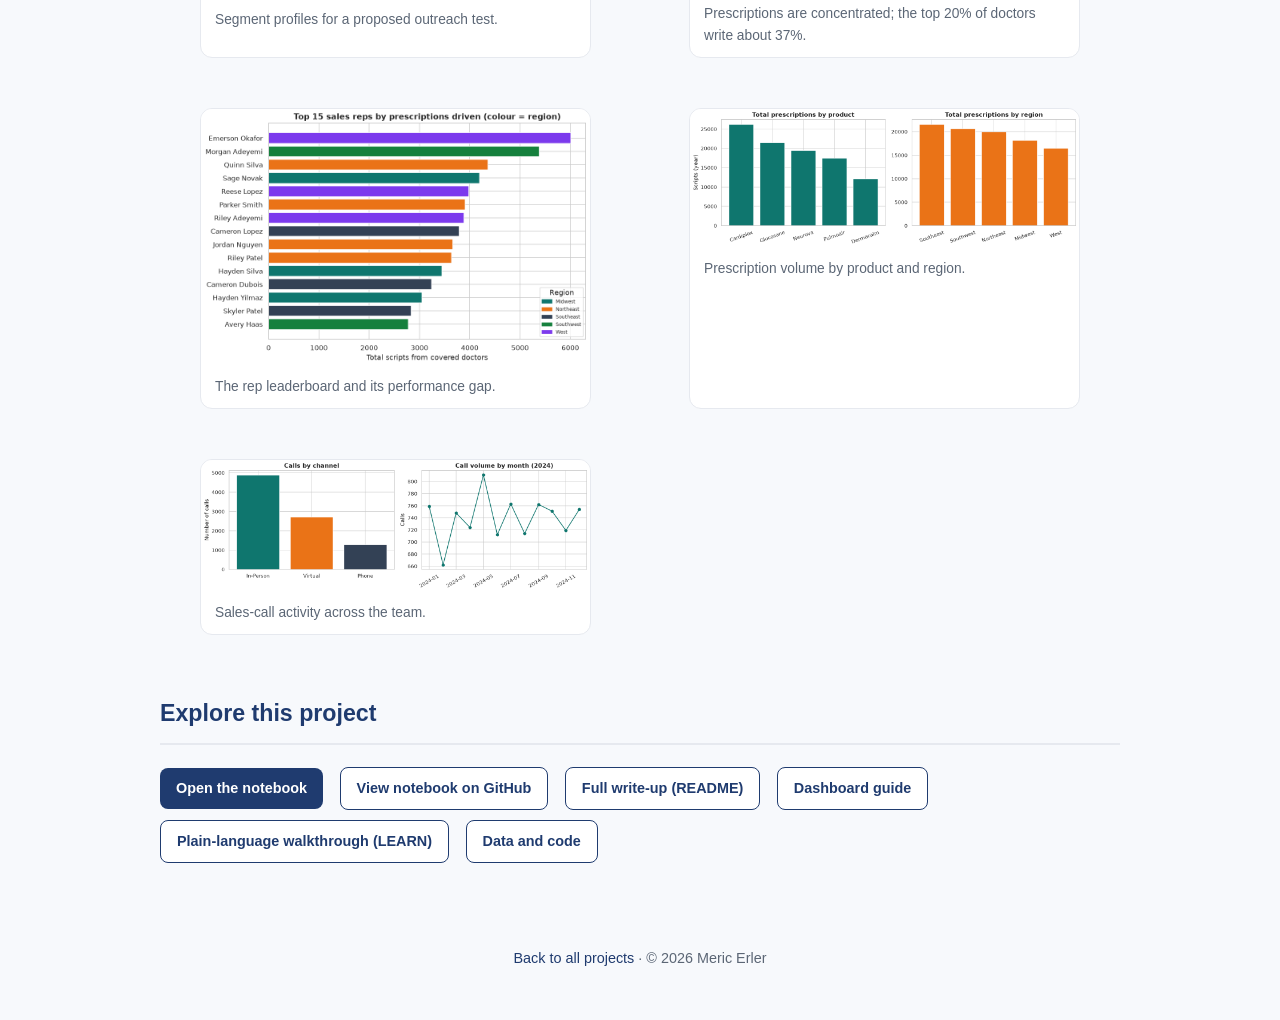
==== commit a4698e1b: "Clarify analytics evidence and protect market data provenance" ====
--- a/portfolio/project-1.html
+++ b/portfolio/project-1.html
@@ -23,7 +23,7 @@
   <div class="wrap">
     <div class="tag " style="opacity:.9">Synthetic data</div>
     <h1 style="font-size:2rem">Pharmaceutical CRM Sales Analytics</h1>
-    <p style="font-style:italic">Do sales calls drive prescriptions, and which doctors should the team prioritise?</p>
+    <p style="font-style:italic">How do recorded calls relate to prescriptions, and how can physicians be segmented?</p>
   </div>
 </header>
 
@@ -32,9 +32,9 @@
     <h2>At a glance</h2>
     <div class="kpis">
       <div class="kpi"><div class="n">r = 0.49</div><div class="l">Calls vs scripts correlation</div></div>
-      <div class="kpi"><div class="n">+5.5</div><div class="l">Scripts per extra call / year</div></div>
+      <div class="kpi"><div class="n">+5.5</div><div class="l">Associated scripts per extra recorded call</div></div>
       <div class="kpi"><div class="n">4</div><div class="l">Doctor segments (KMeans)</div></div>
-      <div class="kpi"><div class="n">99</div><div class="l">High-potential target doctors</div></div>
+      <div class="kpi"><div class="n">99</div><div class="l">Physicians in the screening tier</div></div>
       <div class="kpi"><div class="n">37%</div><div class="l">Volume from the top 20% of doctors</div></div>
     </div>
   </div>
@@ -46,10 +46,10 @@
     <ul class="find">
       <li>Sales calls and prescriptions are positively associated (r = 0.49), and the link survives controlling for doctor potential (~5.6 scripts per extra call vs 5.5 uncontrolled). This is association on observational, synthetic data — not proof of causation; a call A/B test would be needed for that.</li>
       <li>Prescriptions are concentrated: the top 20% of doctors account for roughly 37% of all volume.</li>
-      <li>A KMeans segmentation (k chosen by silhouette score) split 600 doctors into four value tiers and isolated a 99-doctor high-potential group with headroom above its current volume.</li>
+      <li>KMeans grouped 600 synthetic doctors into four current-value tiers. Three clusters had the best silhouette score. Four gave interpretable tiers, including a 99-doctor screening group.</li>
       <li>The top product was Cardiplex and the top region the Southeast, and the rep leaderboard shows a wide performance gap.</li>
     </ul>
-    <div class="note"><b>Recommendation:</b> Reallocate call effort toward the 99 high-potential doctors, and coach the lowest-performing reps using the methods of the top performers.</div>
+    <div class="note"><b>Follow-up:</b> Use the screening group to recruit a randomized outreach experiment. Compare rep totals within similar territories before acting on them.</div>
   </div>
 </section>
 
@@ -59,7 +59,7 @@
     <div class="gallery">
       <figure class="figure"><a href="../project-1-pharma-crm/charts/05_calls_vs_scripts.png"><img src="../project-1-pharma-crm/charts/05_calls_vs_scripts.png" alt=""></a><figcaption>Calls vs prescriptions with a trend line (r = 0.49).</figcaption></figure>
       <figure class="figure"><a href="../project-1-pharma-crm/charts/06_hcp_segments.png"><img src="../project-1-pharma-crm/charts/06_hcp_segments.png" alt=""></a><figcaption>Four doctor segments from KMeans clustering.</figcaption></figure>
-      <figure class="figure"><a href="../project-1-pharma-crm/charts/07_segment_summary.png"><img src="../project-1-pharma-crm/charts/07_segment_summary.png" alt=""></a><figcaption>Segment profiles, used to decide who to prioritise.</figcaption></figure>
+      <figure class="figure"><a href="../project-1-pharma-crm/charts/07_segment_summary.png"><img src="../project-1-pharma-crm/charts/07_segment_summary.png" alt=""></a><figcaption>Segment profiles for a proposed outreach test.</figcaption></figure>
       <figure class="figure"><a href="../project-1-pharma-crm/charts/02_script_concentration.png"><img src="../project-1-pharma-crm/charts/02_script_concentration.png" alt=""></a><figcaption>Prescriptions are concentrated; the top 20% of doctors write about 37%.</figcaption></figure>
       <figure class="figure"><a href="../project-1-pharma-crm/charts/04_rep_leaderboard.png"><img src="../project-1-pharma-crm/charts/04_rep_leaderboard.png" alt=""></a><figcaption>The rep leaderboard and its performance gap.</figcaption></figure>
       <figure class="figure"><a href="../project-1-pharma-crm/charts/01_scripts_by_product_region.png"><img src="../project-1-pharma-crm/charts/01_scripts_by_product_region.png" alt=""></a><figcaption>Prescription volume by product and region.</figcaption></figure>
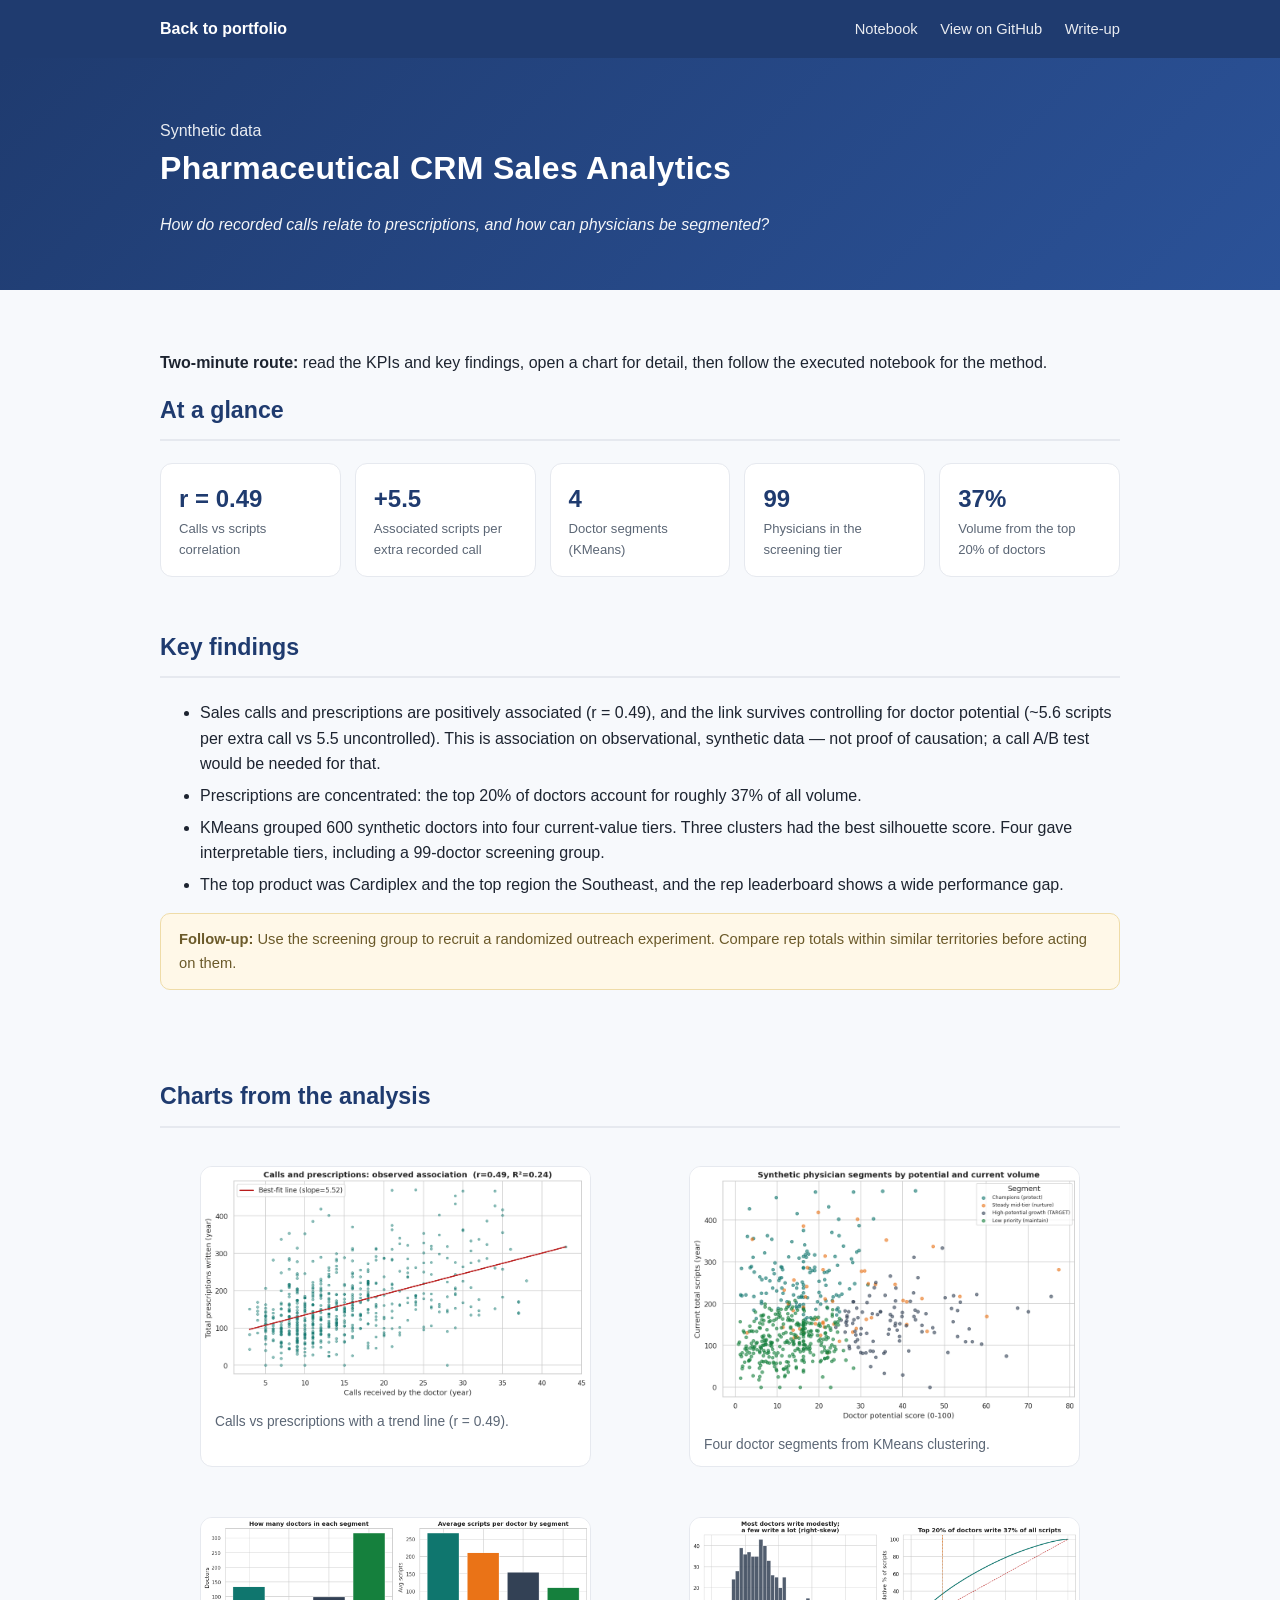
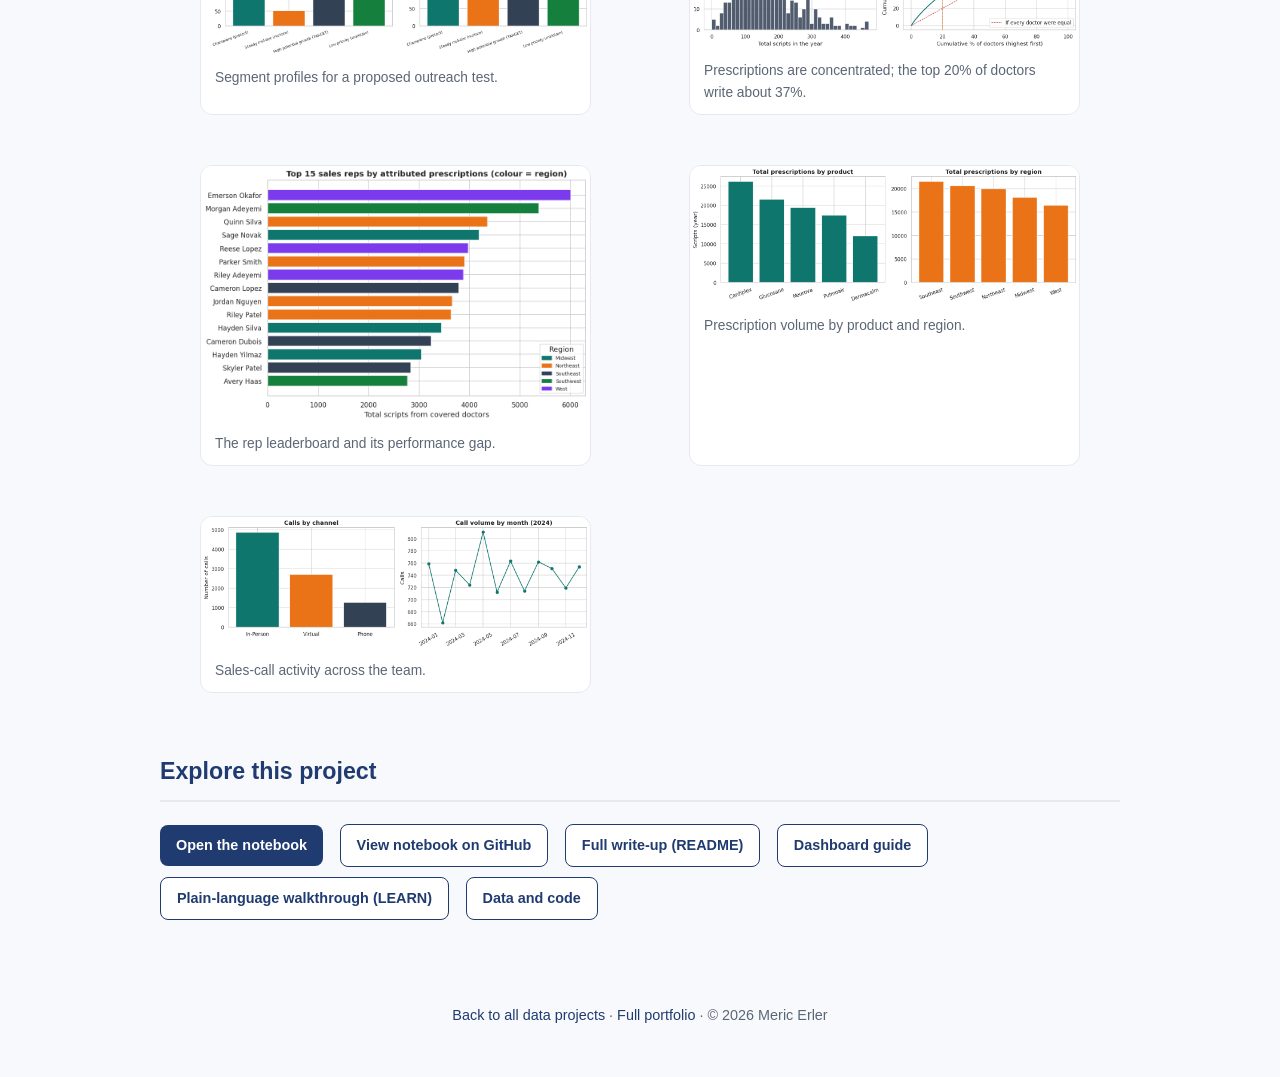
==== commit 0285cb77: "Complete analysis metrics and recruiter reading paths" ====
--- a/portfolio/project-1.html
+++ b/portfolio/project-1.html
@@ -29,6 +29,7 @@
 
 <section>
   <div class="wrap">
+    <p><b>Two-minute route:</b> read the KPIs and key findings, open a chart for detail, then follow the executed notebook for the method.</p>
     <h2>At a glance</h2>
     <div class="kpis">
       <div class="kpi"><div class="n">r = 0.49</div><div class="l">Calls vs scripts correlation</div></div>
@@ -57,13 +58,13 @@
   <div class="wrap">
     <h2>Charts from the analysis</h2>
     <div class="gallery">
-      <figure class="figure"><a href="../project-1-pharma-crm/charts/05_calls_vs_scripts.png"><img src="../project-1-pharma-crm/charts/05_calls_vs_scripts.png" alt=""></a><figcaption>Calls vs prescriptions with a trend line (r = 0.49).</figcaption></figure>
-      <figure class="figure"><a href="../project-1-pharma-crm/charts/06_hcp_segments.png"><img src="../project-1-pharma-crm/charts/06_hcp_segments.png" alt=""></a><figcaption>Four doctor segments from KMeans clustering.</figcaption></figure>
-      <figure class="figure"><a href="../project-1-pharma-crm/charts/07_segment_summary.png"><img src="../project-1-pharma-crm/charts/07_segment_summary.png" alt=""></a><figcaption>Segment profiles for a proposed outreach test.</figcaption></figure>
-      <figure class="figure"><a href="../project-1-pharma-crm/charts/02_script_concentration.png"><img src="../project-1-pharma-crm/charts/02_script_concentration.png" alt=""></a><figcaption>Prescriptions are concentrated; the top 20% of doctors write about 37%.</figcaption></figure>
-      <figure class="figure"><a href="../project-1-pharma-crm/charts/04_rep_leaderboard.png"><img src="../project-1-pharma-crm/charts/04_rep_leaderboard.png" alt=""></a><figcaption>The rep leaderboard and its performance gap.</figcaption></figure>
-      <figure class="figure"><a href="../project-1-pharma-crm/charts/01_scripts_by_product_region.png"><img src="../project-1-pharma-crm/charts/01_scripts_by_product_region.png" alt=""></a><figcaption>Prescription volume by product and region.</figcaption></figure>
-      <figure class="figure"><a href="../project-1-pharma-crm/charts/03_call_activity.png"><img src="../project-1-pharma-crm/charts/03_call_activity.png" alt=""></a><figcaption>Sales-call activity across the team.</figcaption></figure>
+      <figure class="figure"><a href="../project-1-pharma-crm/charts/05_calls_vs_scripts.png"><img src="../project-1-pharma-crm/charts/05_calls_vs_scripts.png" alt="Calls vs prescriptions with a trend line (r = 0.49)."></a><figcaption>Calls vs prescriptions with a trend line (r = 0.49).</figcaption></figure>
+      <figure class="figure"><a href="../project-1-pharma-crm/charts/06_hcp_segments.png"><img src="../project-1-pharma-crm/charts/06_hcp_segments.png" alt="Four doctor segments from KMeans clustering."></a><figcaption>Four doctor segments from KMeans clustering.</figcaption></figure>
+      <figure class="figure"><a href="../project-1-pharma-crm/charts/07_segment_summary.png"><img src="../project-1-pharma-crm/charts/07_segment_summary.png" alt="Segment profiles for a proposed outreach test."></a><figcaption>Segment profiles for a proposed outreach test.</figcaption></figure>
+      <figure class="figure"><a href="../project-1-pharma-crm/charts/02_script_concentration.png"><img src="../project-1-pharma-crm/charts/02_script_concentration.png" alt="Prescriptions are concentrated; the top 20% of doctors write about 37%."></a><figcaption>Prescriptions are concentrated; the top 20% of doctors write about 37%.</figcaption></figure>
+      <figure class="figure"><a href="../project-1-pharma-crm/charts/04_rep_leaderboard.png"><img src="../project-1-pharma-crm/charts/04_rep_leaderboard.png" alt="The rep leaderboard and its performance gap."></a><figcaption>The rep leaderboard and its performance gap.</figcaption></figure>
+      <figure class="figure"><a href="../project-1-pharma-crm/charts/01_scripts_by_product_region.png"><img src="../project-1-pharma-crm/charts/01_scripts_by_product_region.png" alt="Prescription volume by product and region."></a><figcaption>Prescription volume by product and region.</figcaption></figure>
+      <figure class="figure"><a href="../project-1-pharma-crm/charts/03_call_activity.png"><img src="../project-1-pharma-crm/charts/03_call_activity.png" alt="Sales-call activity across the team."></a><figcaption>Sales-call activity across the team.</figcaption></figure>
     </div>
   </div>
 </section>
@@ -83,7 +84,7 @@
 </section>
 
 <footer>
-  <div class="wrap"><a href="index.html">Back to all projects</a> · © 2026 Meric Erler</div>
+  <div class="wrap"><a href="index.html">Back to all data projects</a> · <a href="https://merogith.github.io/Portfolio/">Full portfolio</a> · © 2026 Meric Erler</div>
 </footer>
 
 </body>
